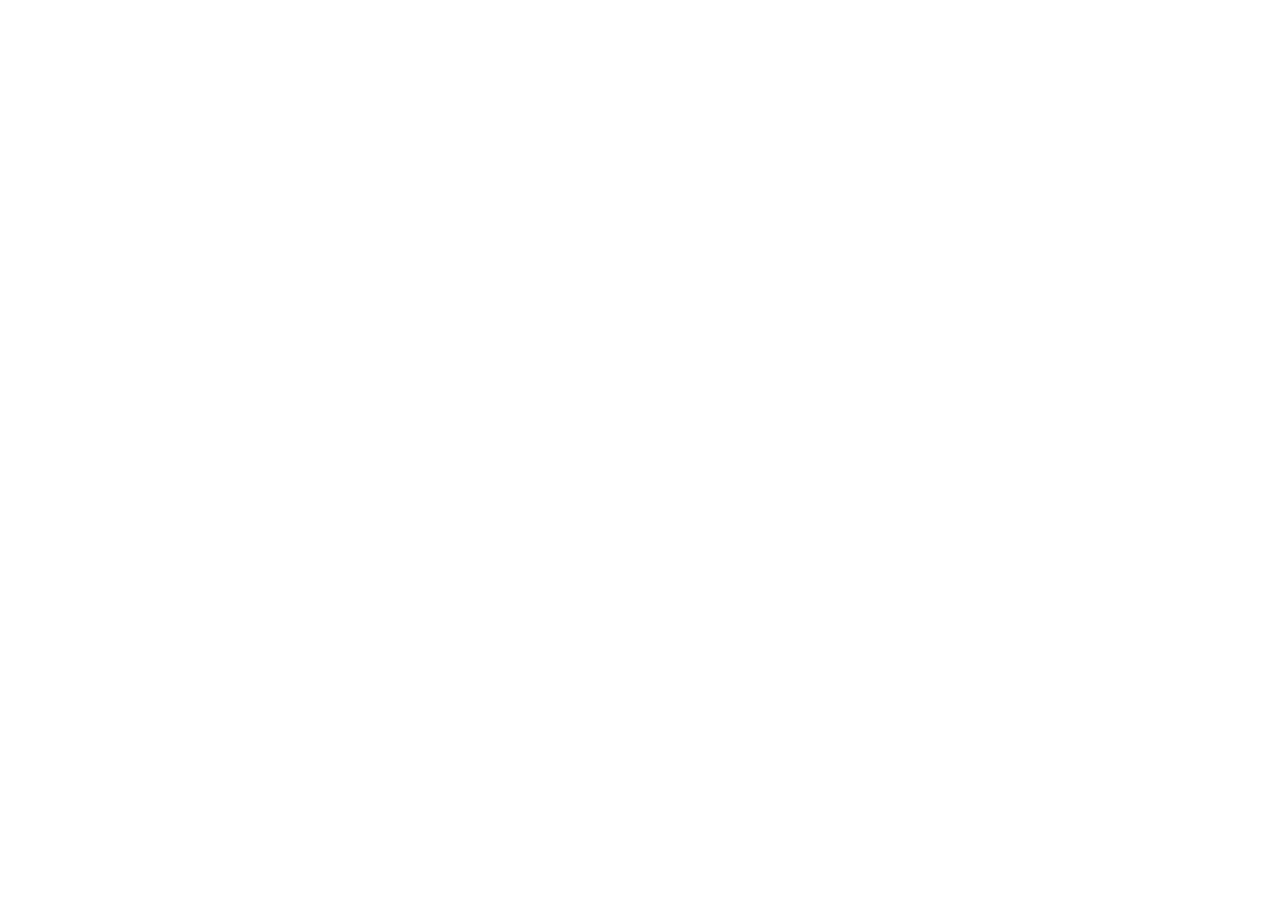
==== index.html @ 8c87fbba "Create simple landing page" ====
<!DOCTYPE html> 

<html lang="eng"> 

<head> 
	<meta charset="uft-8" /> 
	<title>Simple Live Search Engine</title> 
</head> 
<body> 

	<div id="update"> </div> 

<script src=""></script>
<script src="myscripts.js"></script> 
</body>
</html>
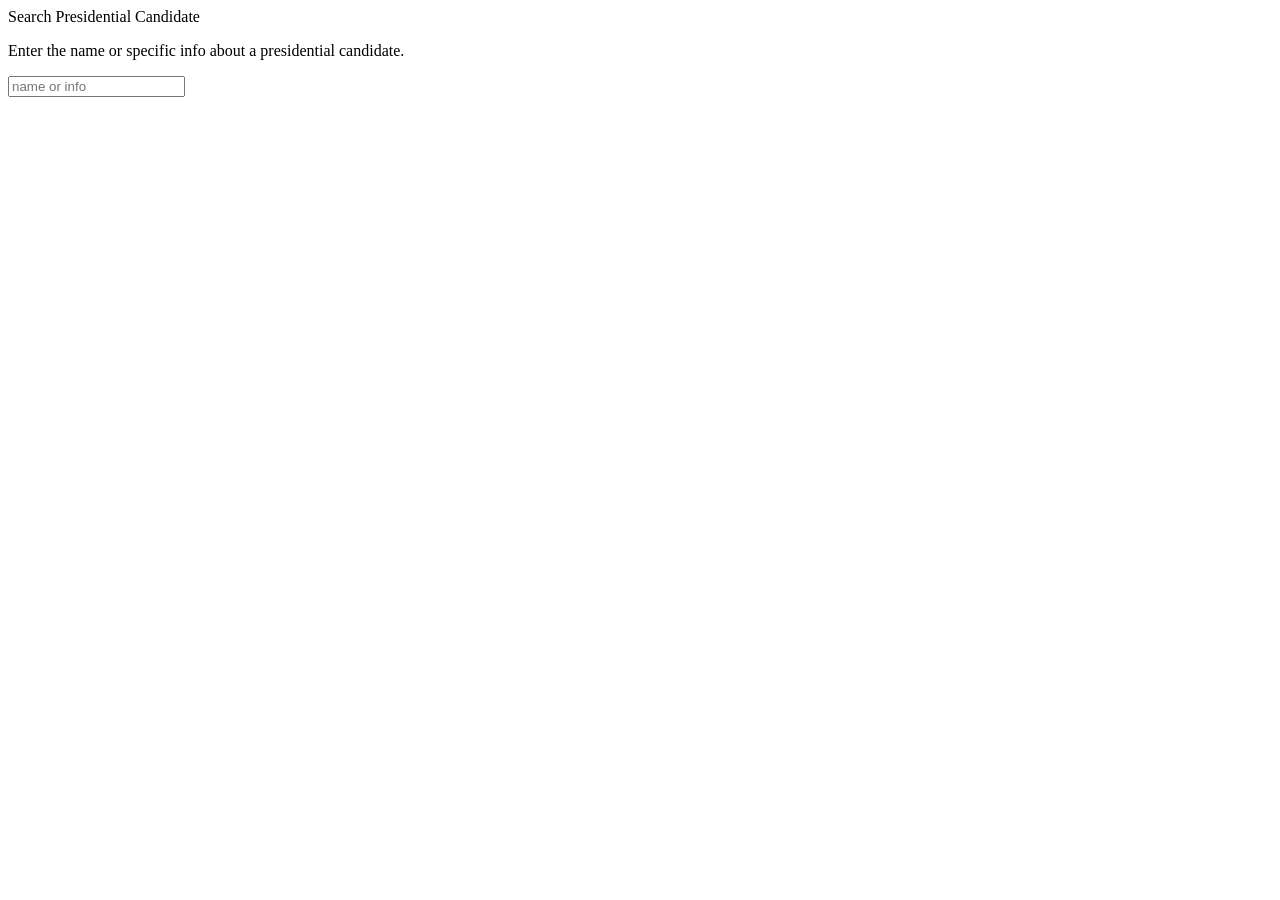
==== commit 9a4a6452: "Add search area, input field, and update area" ====
--- a/index.html
+++ b/index.html
@@ -5,10 +5,16 @@
 <head> 
 	<meta charset="uft-8" /> 
 	<title>Simple Live Search Engine</title> 
+	<link rel="stylesheet" href="mystyle.css" /> 
 </head> 
 <body> 
 
-	<div id="update"> </div> 
+<div id="searcharea"> 
+	<label for="search">Search Presidential Candidate</label>
+	<p>Enter the name or specific info about a presidential candidate.</p>
+	<input type="search" name="search" id="search" placeholder="name or info"/>
+</div>
+<div id="update"> </div> 
 
 <script src=""></script>
 <script src="myscripts.js"></script> 
--- a/mystyle.css
+++ b/mystyle.css
@@ -0,0 +1 @@
+// My CSS 
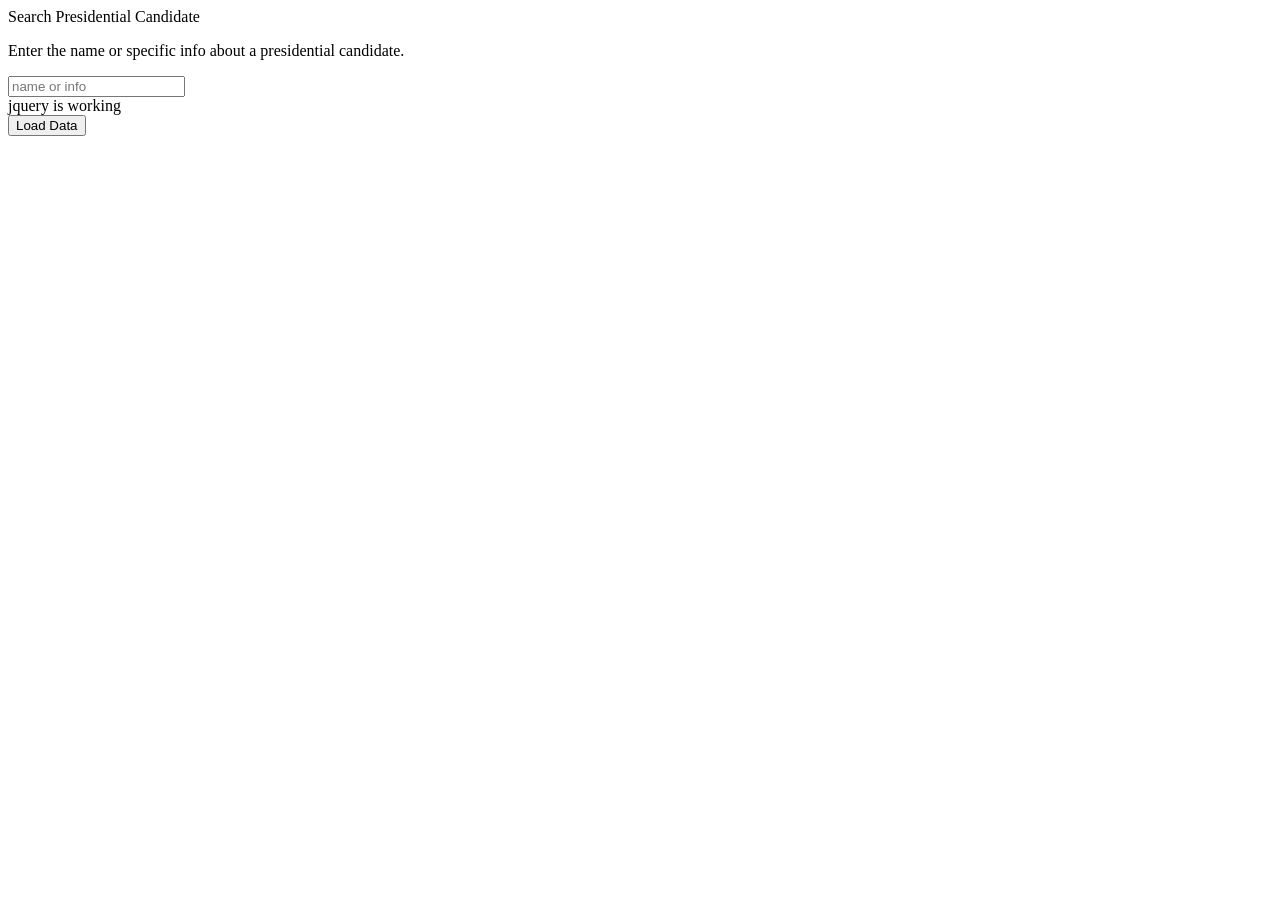
==== commit 654a2c14: "Fix amateur typos" ====
--- a/index.html
+++ b/index.html
@@ -3,7 +3,7 @@
 <html lang="eng"> 
 
 <head> 
-	<meta charset="uft-8" /> 
+	<meta charset="UTF-8" /> 
 	<title>Simple Live Search Engine</title> 
 	<link rel="stylesheet" href="mystyle.css" /> 
 </head> 
@@ -14,9 +14,11 @@
 	<p>Enter the name or specific info about a presidential candidate.</p>
 	<input type="search" name="search" id="search" placeholder="name or info"/>
 </div>
+
 <div id="update"> </div> 
+<input type="button" id="mybutton" value="Load Data" /> 
 
-<script src=""></script>
+<script src="https://ajax.googleapis.com/ajax/libs/jquery/2.2.0/jquery.min.js"></script>
 <script src="myscripts.js"></script> 
 </body>
 </html> 
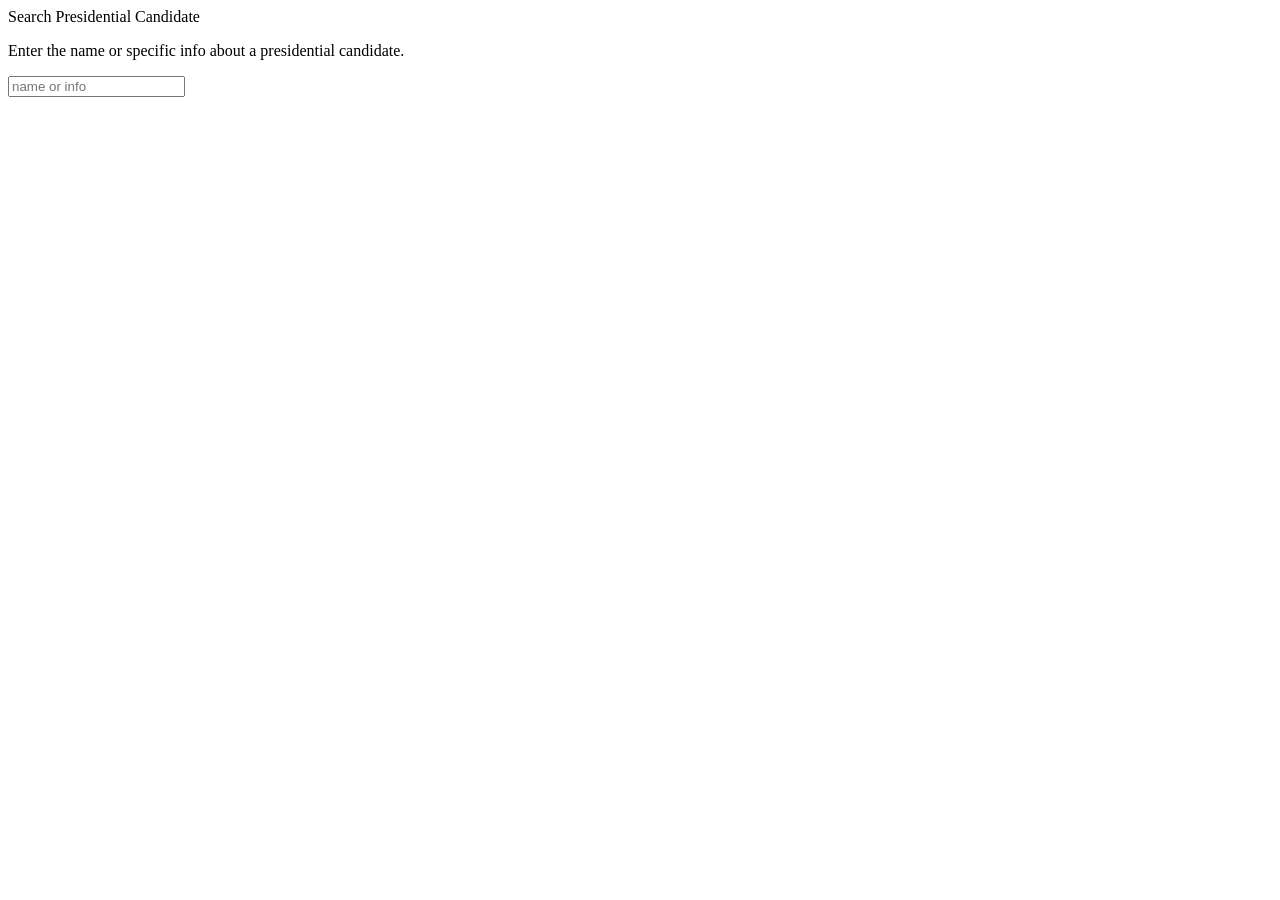
==== commit 6cf6d03f: "Complete and test live search. Success." ====
--- a/index.html
+++ b/index.html
@@ -16,7 +16,6 @@
 </div>
 
 <div id="update"> </div> 
-<input type="button" id="mybutton" value="Load Data" /> 
 
 <script src="https://ajax.googleapis.com/ajax/libs/jquery/2.2.0/jquery.min.js"></script>
 <script src="myscripts.js"></script> 
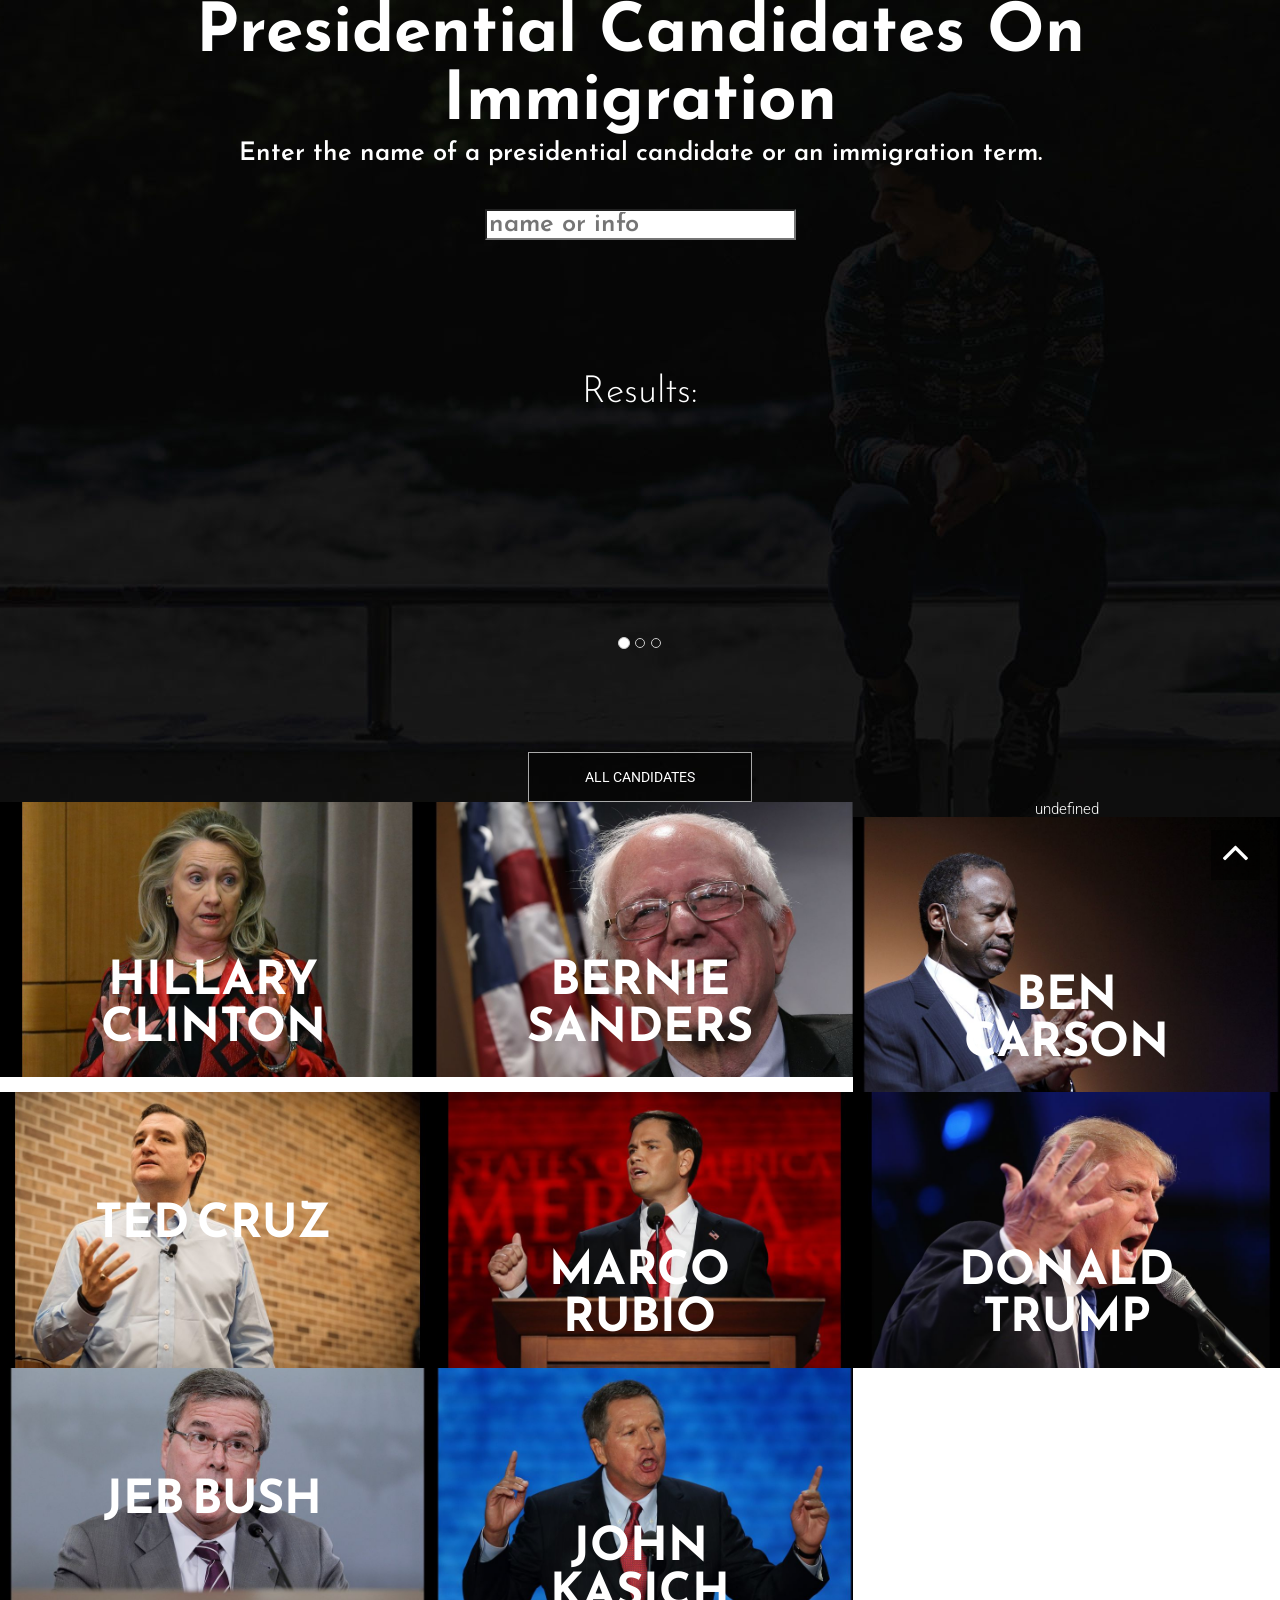
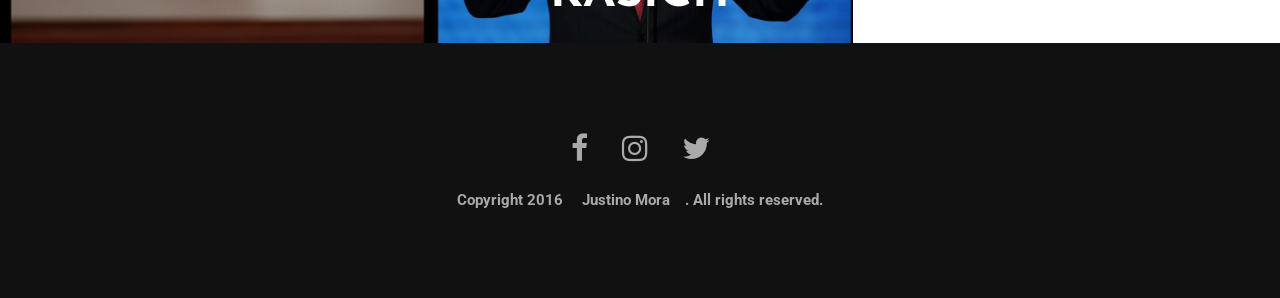
==== commit a63376a3: "Improved UI using bootstrap, testimonials section needs to be fixed" ====
--- a/index.html
+++ b/index.html
@@ -1,23 +1,190 @@
-<!DOCTYPE html> 
+<!DOCTYPE html>
+<html lang="en">
+<head>
+<meta charset="UTF-8" />
+<meta http-equiv="Content-Type" content="text/html; charset=utf-8" />
+<meta name="viewport" content="width=device-width, initial-scale=1, maximum-scale=1, user-scalable=no">
+<title>Push4Reform: Presidential Candidates on Immigration</title>
 
-<html lang="eng"> 
+<!-- Google fonts -->
+<link href='http://fonts.googleapis.com/css?family=Roboto:400,300,700' rel='stylesheet' type='text/css'>
+<link href='http://fonts.googleapis.com/css?family=Josefin+Sans:600' rel='stylesheet' type='text/css'>
 
-<head> 
-	<meta charset="UTF-8" /> 
-	<title>Simple Live Search Engine</title> 
-	<link rel="stylesheet" href="mystyle.css" /> 
-</head> 
-<body> 
+<!-- font awesome -->
+<link href="//maxcdn.bootstrapcdn.com/font-awesome/4.2.0/css/font-awesome.min.css" rel="stylesheet">
 
-<div id="searcharea"> 
-	<label for="search">Search Presidential Candidate</label>
-	<p>Enter the name or specific info about a presidential candidate.</p>
-	<input type="search" name="search" id="search" placeholder="name or info"/>
+<!-- bootstrap -->
+<link rel="stylesheet" href="assets/bootstrap/css/bootstrap.min.css" />
+
+<!-- animate.css -->
+<link rel="stylesheet" href="assets/animate/animate.css" />
+<link rel="stylesheet" href="assets/animate/set.css" />
+
+<!-- gallery -->
+<link rel="stylesheet" href="assets/gallery/blueimp-gallery.min.css">
+
+<!-- favicon -->
+<link rel="shortcut icon" href="images/favicon.jpg" type="image/x-icon">
+<link rel="icon" href="images/favicon.jpg" type="image/x-icon">
+
+
+<link rel="stylesheet" href="assets/style.css">
+
+<!-- my styles --> 
+<link rel="stylesheet" href="mystyle.css">
+</head>
+
+<body>
+
+
+<div id="home">
+<!-- Slider Starts -->
+
+
+<div class="banner">
+          
+          <div >  <!--class="caption" --> 
+            <div class="caption-wrapper"> <!--  --> 
+              <div class="caption-info">     <!-- -->          
+              
+
+              <div id="searchArea"> 
+			    <h1 class="animated bounceInUp"><label for="search">Presidential Candidates on Immigration</label></h1>
+			    <p class="animated bounceInLeft">Enter the name of a presidential candidate or an immigration term.</p>
+			    <div class="animated bounceInUp"> <p><input type="search" name="search" id="search" placeholder="name or info"/></p></div>
+
+
+
+
+<!-- WORK ON THIS to display search results --> 			    	
+
+
+<div id="testimonials" class="container spacer ">
+	<h2 class="text-center  wowload fadeInUp">Results: </h2>
+  <div class="clearfix">    
+    <div class="col-sm-6 col-sm-offset-3">
+
+
+    
+    
+
+		    <div id="carousel-testimonials" class="carousel slide testimonails  wowload fadeInRight" data-ride="carousel">
+		    
+
+		    <div class="carousel-inner">  
+
+
+			     <div id="update"> <!-- DIV UPDATE --> 
+
+
+			     
+
+				</div> <!-- DIV UPDATE --> 
+
+		  	</div>
+
+		   <!-- Indicators -->
+		   	<ol class="carousel-indicators">
+		    <li data-target="#carousel-testimonials" data-slide-to="0" class="active"></li>
+		    <li data-target="#carousel-testimonials" data-slide-to="1"></li>
+		    <li data-target="#carousel-testimonials" data-slide-to="2"></li>
+		  	</ol>
+		  	<!-- Indicators -->
+		  </div>
+
+	
+
+  	
+
+    </div>
+  </div>
+
+
+
 </div>
 
-<div id="update"> </div> 
 
-<script src="https://ajax.googleapis.com/ajax/libs/jquery/2.2.0/jquery.min.js"></script>
+<!-- WORK ON THE ABOVE to display search results --> 
+
+
+
+
+
+
+
+				<div class="animated bounceInDown"><a href="#works" class="btn btn-default explore">All Candidates</a></div>
+			</div>
+              </div>
+            </div>
+          </div>
+</div>
+
+
+<!-- #Slider Ends -->
+</div>
+
+
+<!-- works -->
+<div id="works"  class=" clearfix grid"> 
+	
+     
+</div>
+<!-- works ends -->
+
+<!-- Team Members area start--> 
+
+<!-- Team Members area end --> 
+
+<!-- Footer Starts -->
+<div class="footer text-center spacer">
+<p class="wowload flipInX"><a target="_blank" href="https://www.facebook.com/justino.mora1"><i class="fa fa-facebook fa-2x"></i></a> <a target="_blank" href="http://www.instagram.com/jmora1/"><i class="fa fa-instagram fa-2x"></i></a> <a target="_blank" href="http://www.twitter.com/JustinoMora1"><i class="fa fa-twitter fa-2x"></i></a> </p>
+<strong>Copyright 2016 <a target="_blank" href="http://www.twitter.com/JustinoMora1">Justino Mora</a>. All rights reserved.</strong>
+</div>
+<!-- # Footer Ends -->
+<a href="#home" class="gototop "><i class="fa fa-angle-up  fa-3x"></i></a>
+
+
+
+
+
+<!-- The Bootstrap Image Gallery lightbox, should be a child element of the document body -->
+<div id="blueimp-gallery" class="blueimp-gallery blueimp-gallery-controls">
+    <!-- The container for the modal slides -->
+    <div class="slides"></div>
+    <!-- Controls for the borderless lightbox -->
+    <h3 class="title">Title</h3>
+    <a class="prev">‹</a>
+    <a class="next">›</a>
+    <a class="close">×</a>
+    <!-- The modal dialog, which will be used to wrap the lightbox content -->    
+</div>
+
+
+
+<!-- jquery -->
+<script src="assets/jquery.js"></script>
+
+<!-- wow script -->
+<script src="assets/wow/wow.min.js"></script>
+
+<!-- My Scripts --> 
 <script src="myscripts.js"></script> 
+
+<!-- boostrap -->
+<script src="assets/bootstrap/js/bootstrap.js" type="text/javascript" ></script>
+
+<!-- jquery mobile -->
+<script src="assets/mobile/touchSwipe.min.js"></script>
+<script src="assets/respond/respond.js"></script>
+
+<!-- gallery -->
+<script src="assets/gallery/jquery.blueimp-gallery.min.js"></script>
+
+
+
+
+<!-- custom script -->
+<script src="assets/script.js"></script>
+
 </body>
-</html> 
+</html>
--- a/assets/animate/set.css
+++ b/assets/animate/set.css
@@ -0,0 +1,1139 @@
+.grid {
+	position: relative;
+	margin: 0 auto;
+	list-style: none;
+	text-align: center;
+}
+
+/* Common style */
+.grid figure {
+	position: relative;
+	float: left;
+	overflow: hidden;
+	margin: 0;	/*change here for spacing*/	
+	width: 33.333333333%;
+	text-align: center;
+	cursor: pointer;
+}
+
+.grid figure img {
+	position: relative;
+	display: block;
+	max-width: 102%;
+	opacity: 1;
+}
+
+.grid figure figcaption {
+	padding: 2em;
+	color: #fff;
+	text-transform: uppercase;
+	font-size: 1.25em;
+	-webkit-backface-visibility: hidden;
+	backface-visibility: hidden;
+}
+
+.grid figure figcaption::before,
+.grid figure figcaption::after {
+	pointer-events: none;
+}
+
+.grid figure figcaption,
+.grid figure figcaption > a {
+	position: absolute;
+	top: 0;
+	left: 0;
+	width: 100%;
+	height: 100%;
+}
+
+/* Anchor will cover the whole item by default */
+/* For some effects it will show as a button */
+.grid figure figcaption > a {
+	z-index: 1000;
+	text-indent: 200%;
+	white-space: nowrap;
+	font-size: 0;
+	opacity: 0;
+}
+
+.grid figure h2 {
+	word-spacing: -0.15em;
+	font-weight: 700;
+}
+
+.grid figure h2,
+.grid figure p {
+	margin: 0;
+}
+
+.grid figure p {
+	letter-spacing: 1px;
+	font-size: 68.5%;
+}
+
+/* Individual effects */
+
+/*---------------*/
+/***** Lily *****/
+/*---------------*/
+
+figure.effect-lily img {
+	max-width: none;
+	width: -webkit-calc(100% + 50px);
+	width: calc(100% + 50px);
+	opacity: 0.7;
+	-webkit-transition: opacity 0.35s, -webkit-transform 0.35s;
+	transition: opacity 0.35s, transform 0.35s;
+	-webkit-transform: translate3d(-40px,0, 0);
+	transform: translate3d(-40px,0,0);
+}
+
+figure.effect-lily figcaption {
+	text-align: left;
+}
+
+figure.effect-lily figcaption > div {
+	position: absolute;
+	bottom: 0;
+	left: 0;
+	padding: 2em;
+	width: 100%;
+	height: 50%;
+}
+
+figure.effect-lily h2,
+figure.effect-lily p {
+	-webkit-transform: translate3d(0,40px,0);
+	transform: translate3d(0,40px,0);
+}
+
+figure.effect-lily h2 {
+	-webkit-transition: -webkit-transform 0.35s;
+	transition: transform 0.35s;
+}
+
+figure.effect-lily p {
+	color: rgba(255,255,255,0.8);
+	opacity: 0;
+	-webkit-transition: opacity 0.2s, -webkit-transform 0.35s;
+	transition: opacity 0.2s, transform 0.35s;
+}
+
+figure.effect-lily:hover img,
+figure.effect-lily:hover p {
+	opacity: 1;
+}
+
+figure.effect-lily:hover img,
+figure.effect-lily:hover h2,
+figure.effect-lily:hover p {
+	-webkit-transform: translate3d(0,0,0);
+	transform: translate3d(0,0,0);
+}
+
+figure.effect-lily:hover p {
+	-webkit-transition-delay: 0.05s;
+	transition-delay: 0.05s;
+	-webkit-transition-duration: 0.35s;
+	transition-duration: 0.35s;
+}
+
+/*---------------*/
+/***** Sadie *****/
+/*---------------*/
+
+figure.effect-sadie figcaption::before {
+	position: absolute;
+	top: 0;
+	left: 0;
+	width: 100%;
+	height: 100%;
+	background: -webkit-linear-gradient(top, rgba(72,76,97,0) 0%, rgba(72,76,97,0.8) 75%);
+	background: linear-gradient(to bottom, rgba(72,76,97,0) 0%, rgba(72,76,97,0.8) 75%);
+	content: '';
+	opacity: 0;
+	-webkit-transform: translate3d(0,50%,0);
+	transform: translate3d(0,50%,0);
+}
+
+figure.effect-sadie h2 {
+	position: absolute;
+	top: 50%;
+	left: 0;
+	width: 100%;
+	color: #484c61;
+	-webkit-transition: -webkit-transform 0.35s, color 0.35s;
+	transition: transform 0.35s, color 0.35s;
+	-webkit-transform: translate3d(0,-50%,0);
+	transform: translate3d(0,-50%,0);
+}
+
+figure.effect-sadie figcaption::before,
+figure.effect-sadie p {
+	-webkit-transition: opacity 0.35s, -webkit-transform 0.35s;
+	transition: opacity 0.35s, transform 0.35s;
+}
+
+figure.effect-sadie p {
+	position: absolute;
+	bottom: 0;
+	left: 0;
+	padding: 2em;
+	width: 100%;
+	opacity: 0;
+	-webkit-transform: translate3d(0,10px,0);
+	transform: translate3d(0,10px,0);
+}
+
+figure.effect-sadie:hover h2 {
+	color: #fff;
+	-webkit-transform: translate3d(0,-50%,0) translate3d(0,-40px,0);
+	transform: translate3d(0,-50%,0) translate3d(0,-40px,0);
+}
+
+figure.effect-sadie:hover figcaption::before ,
+figure.effect-sadie:hover p {
+	opacity: 1;
+	-webkit-transform: translate3d(0,0,0);
+	transform: translate3d(0,0,0);
+}
+
+/*---------------*/
+/***** Roxy *****/
+/*---------------*/
+
+figure.effect-roxy {
+	background: -webkit-linear-gradient(45deg, #ff89e9 0%, #05abe0 100%);
+	background: linear-gradient(45deg, #ff89e9 0%,#05abe0 100%);
+}
+
+figure.effect-roxy img {
+	max-width: none;
+	width: -webkit-calc(100% + 60px);
+	width: calc(100% + 60px);
+	-webkit-transition: opacity 0.35s, -webkit-transform 0.35s;
+	transition: opacity 0.35s, transform 0.35s;
+	-webkit-transform: translate3d(-50px,0,0);
+	transform: translate3d(-50px,0,0);
+}
+
+figure.effect-roxy figcaption::before {
+	position: absolute;
+	top: 30px;
+	right: 30px;
+	bottom: 30px;
+	left: 30px;
+	border: 1px solid #fff;
+	content: '';
+	opacity: 0;
+	-webkit-transition: opacity 0.35s, -webkit-transform 0.35s;
+	transition: opacity 0.35s, transform 0.35s;
+	-webkit-transform: translate3d(-20px,0,0);
+	transform: translate3d(-20px,0,0);
+}
+
+figure.effect-roxy figcaption {
+	padding: 3em;
+	text-align: left;
+}
+
+figure.effect-roxy h2 {
+	padding: 30% 0 10px 0;
+}
+
+figure.effect-roxy p {
+	opacity: 0;
+	-webkit-transition: opacity 0.35s, -webkit-transform 0.35s;
+	transition: opacity 0.35s, transform 0.35s;
+	-webkit-transform: translate3d(-10px,0,0);
+	transform: translate3d(-10px,0,0);
+}
+
+figure.effect-roxy:hover img {
+	opacity: 0.7;
+	-webkit-transform: translate3d(0,0,0);
+	transform: translate3d(0,0,0);
+}
+
+figure.effect-roxy:hover figcaption::before,
+figure.effect-roxy:hover p {
+	opacity: 1;
+	-webkit-transform: translate3d(0,0,0);
+	transform: translate3d(0,0,0);
+}
+
+/*---------------*/
+/***** Bubba *****/
+/*---------------*/
+
+figure.effect-bubba {
+	background: #9e5406;
+}
+
+figure.effect-bubba img {
+	opacity: 0.7;
+	-webkit-transition: opacity 0.35s;
+	transition: opacity 0.35s;
+}
+
+figure.effect-bubba:hover img {
+	opacity: 0.4;
+}
+
+figure.effect-bubba figcaption::before,
+figure.effect-bubba figcaption::after {
+	position: absolute;
+	top: 30px;
+	right: 30px;
+	bottom: 30px;
+	left: 30px;
+	content: '';
+	opacity: 0;
+	-webkit-transition: opacity 0.35s, -webkit-transform 0.35s;
+	transition: opacity 0.35s, transform 0.35s;
+}
+
+figure.effect-bubba figcaption::before {
+	border-top: 1px solid #fff;
+	border-bottom: 1px solid #fff;
+	-webkit-transform: scale(0,1);
+	transform: scale(0,1);
+}
+
+figure.effect-bubba figcaption::after {
+	border-right: 1px solid #fff;
+	border-left: 1px solid #fff;
+	-webkit-transform: scale(1,0);
+	transform: scale(1,0);
+}
+
+figure.effect-bubba h2 {
+	padding-top: 30%;
+	-webkit-transition: -webkit-transform 0.35s;
+	transition: transform 0.35s;
+	-webkit-transform: translate3d(0,-20px,0);
+	transform: translate3d(0,-20px,0);
+}
+
+figure.effect-bubba p {
+	padding: 20px 2.5em;
+	opacity: 0;
+	-webkit-transition: opacity 0.35s, -webkit-transform 0.35s;
+	transition: opacity 0.35s, transform 0.35s;
+	-webkit-transform: translate3d(0,20px,0);
+	transform: translate3d(0,20px,0);
+}
+
+figure.effect-bubba:hover figcaption::before,
+figure.effect-bubba:hover figcaption::after {
+	opacity: 1;
+	-webkit-transform: scale(1);
+	transform: scale(1);
+}
+
+figure.effect-bubba:hover h2,
+figure.effect-bubba:hover p {
+	opacity: 1;
+	-webkit-transform: translate3d(0,0,0);
+	transform: translate3d(0,0,0);
+}
+
+/*---------------*/
+/***** Romeo *****/
+/*---------------*/
+
+figure.effect-romeo {
+	-webkit-perspective: 1000px;
+	perspective: 1000px;
+}
+
+figure.effect-romeo img {
+	-webkit-transition: opacity 0.35s, -webkit-transform 0.35s;
+	transition: opacity 0.35s, transform 0.35s;
+	-webkit-transform: translate3d(0,0,300px);
+	transform: translate3d(0,0,300px);
+}
+
+figure.effect-romeo:hover img {
+	opacity: 0.6;
+	-webkit-transform: translate3d(0,0,0);
+	transform: translate3d(0,0,0);
+}
+
+figure.effect-romeo figcaption::before,
+figure.effect-romeo figcaption::after {
+	position: absolute;
+	top: 50%;
+	left: 50%;
+	width: 80%;
+	height: 1px;
+	background: #fff;
+	content: '';
+	-webkit-transition: opacity 0.35s, -webkit-transform 0.35s;
+	transition: opacity 0.35s, transform 0.35s;
+	-webkit-transform: translate3d(-50%,-50%,0);
+	transform: translate3d(-50%,-50%,0);
+}
+
+figure.effect-romeo:hover figcaption::before {
+	opacity: 0.5;
+	-webkit-transform: translate3d(-50%,-50%,0) rotate(45deg);
+	transform: translate3d(-50%,-50%,0) rotate(45deg);
+}
+
+figure.effect-romeo:hover figcaption::after {
+	opacity: 0.5;
+	-webkit-transform: translate3d(-50%,-50%,0) rotate(-45deg);
+	transform: translate3d(-50%,-50%,0) rotate(-45deg);
+}
+
+figure.effect-romeo h2,
+figure.effect-romeo p {
+	position: absolute;
+	top: 50%;
+	left: 0;
+	width: 100%;
+	-webkit-transition: -webkit-transform 0.35s;
+	transition: transform 0.35s;
+}
+
+figure.effect-romeo h2 {
+	-webkit-transform: translate3d(0,-50%,0) translate3d(0,-150%,0);
+	transform: translate3d(0,-50%,0) translate3d(0,-150%,0);
+}
+
+figure.effect-romeo p {
+	padding: 0.25em 2em;
+	-webkit-transform: translate3d(0,-50%,0) translate3d(0,150%,0);
+	transform: translate3d(0,-50%,0) translate3d(0,150%,0);
+}
+
+figure.effect-romeo:hover h2 {
+	-webkit-transform: translate3d(0,-50%,0) translate3d(0,-100%,0);
+	transform: translate3d(0,-50%,0) translate3d(0,-100%,0);
+}
+
+figure.effect-romeo:hover p {
+	-webkit-transform: translate3d(0,-50%,0) translate3d(0,100%,0);
+	transform: translate3d(0,-50%,0) translate3d(0,100%,0);
+}
+
+/*---------------*/
+/***** Layla *****/
+/*---------------*/
+
+figure.effect-layla {
+	background: #18a367;
+}
+
+figure.effect-layla img {
+	height: 390px;
+}
+
+figure.effect-layla figcaption {
+	padding: 3em;
+}
+
+figure.effect-layla figcaption::before,
+figure.effect-layla figcaption::after {
+	position: absolute;
+	content: '';
+	opacity: 0;
+}
+
+figure.effect-layla figcaption::before {
+	top: 50px;
+	right: 30px;
+	bottom: 50px;
+	left: 30px;
+	border-top: 1px solid #fff;
+	border-bottom: 1px solid #fff;
+	-webkit-transform: scale(0,1);
+	transform: scale(0,1);
+	-webkit-transform-origin: 0 0;
+	transform-origin: 0 0;
+}
+
+figure.effect-layla figcaption::after {
+	top: 30px;
+	right: 50px;
+	bottom: 30px;
+	left: 50px;
+	border-right: 1px solid #fff;
+	border-left: 1px solid #fff;
+	-webkit-transform: scale(1,0);
+	transform: scale(1,0);
+	-webkit-transform-origin: 100% 0;
+	transform-origin: 100% 0;
+}
+
+figure.effect-layla h2 {
+	padding-top: 26%;
+	-webkit-transition: -webkit-transform 0.35s;
+	transition: transform 0.35s;
+}
+
+figure.effect-layla p {
+	padding: 0.5em 2em;
+	text-transform: none;
+	opacity: 0;
+	-webkit-transform: translate3d(0,-10px,0);
+	transform: translate3d(0,-10px,0);
+}
+
+figure.effect-layla img,
+figure.effect-layla h2 {
+	-webkit-transform: translate3d(0,-30px,0);
+	transform: translate3d(0,-30px,0);
+}
+
+figure.effect-layla img,
+figure.effect-layla figcaption::before,
+figure.effect-layla figcaption::after,
+figure.effect-layla p {
+	-webkit-transition: opacity 0.35s, -webkit-transform 0.35s;
+	transition: opacity 0.35s, transform 0.35s;
+}
+
+figure.effect-layla:hover img {
+	opacity: 0.7;
+	-webkit-transform: translate3d(0,0,0);
+	transform: translate3d(0,0,0);
+}
+
+figure.effect-layla:hover figcaption::before,
+figure.effect-layla:hover figcaption::after {
+	opacity: 1;
+	-webkit-transform: scale(1);
+	transform: scale(1);
+}
+
+figure.effect-layla:hover h2,
+figure.effect-layla:hover p {
+	opacity: 1;
+	-webkit-transform: translate3d(0,0,0);
+	transform: translate3d(0,0,0);
+}
+
+figure.effect-layla:hover figcaption::after,
+figure.effect-layla:hover h2,
+figure.effect-layla:hover p,
+figure.effect-layla:hover img {
+	-webkit-transition-delay: 0.15s;
+	transition-delay: 0.15s;
+}
+
+/*---------------*/
+/***** Honey *****/
+/*---------------*/
+
+figure.effect-honey {
+	background: #4a3753;
+}
+
+figure.effect-honey img {
+	opacity: 0.9;
+	-webkit-transition: opacity 0.35s;
+	transition: opacity 0.35s;
+}
+
+figure.effect-honey:hover img {
+	opacity: 0.5;
+}
+
+figure.effect-honey figcaption::before {
+	position: absolute;
+	bottom: 0;
+	left: 0;
+	width: 100%;
+	height: 10px;
+	background: #fff;
+	content: '';
+	-webkit-transform: translate3d(0,10px,0);
+	transform: translate3d(0,10px,0);
+}
+
+figure.effect-honey h2 {
+	position: absolute;
+	bottom: 0;
+	left: 0;
+	padding: 1em 1.5em;
+	width: 100%;
+	text-align: left;
+	-webkit-transform: translate3d(0,-30px,0);
+	transform: translate3d(0,-30px,0);
+}
+
+figure.effect-honey h2 i {
+	font-style: normal;
+	opacity: 0;
+	-webkit-transition: opacity 0.35s, -webkit-transform 0.35s;
+	transition: opacity 0.35s, transform 0.35s;
+	-webkit-transform: translate3d(0,-30px,0);
+	transform: translate3d(0,-30px,0);
+}
+
+figure.effect-honey figcaption::before,
+figure.effect-honey h2 {
+	-webkit-transition: -webkit-transform 0.35s;
+	transition: transform 0.35s;
+}
+
+figure.effect-honey:hover figcaption::before,
+figure.effect-honey:hover h2,
+figure.effect-honey:hover h2 i {
+	opacity: 1;
+	-webkit-transform: translate3d(0,0,0);
+	transform: translate3d(0,0,0);
+}
+
+/*---------------*/
+/***** Oscar *****/
+/*---------------*/
+
+figure.effect-oscar {
+/*	background: -webkit-linear-gradient(45deg, #22682a 0%, #9b4a1b 40%, #3a342a 100%);
+	background: linear-gradient(45deg, #22682a 0%,#9b4a1b 40%,#3a342a 100%);*/
+}
+
+/*figure.effect-oscar img {
+	opacity: 0.9;
+	-webkit-transition: opacity 0.35s;
+	transition: opacity 0.35s;
+}
+*/
+figure.effect-oscar figcaption {
+	padding: 15%;
+/*	background-color: rgba(58,52,42,0.7);
+	-webkit-transition: background-color 0.35s;
+	transition: background-color 0.35s;*/
+}
+
+figure.effect-oscar figcaption::before {
+	position: absolute;
+	top: 30px;
+	right: 30px;
+	bottom: 30px;
+	left: 30px;
+	border: 1px solid #fff;
+	content: '';
+}
+
+figure.effect-oscar h2 {
+	margin: 0;
+	line-height: 1em;
+	-webkit-transition: -webkit-transform 0.35s;
+	transition: transform 0.35s;
+	-webkit-transform: translate3d(0,100%,0);
+	transform: translate3d(0,100%,0);
+}
+
+figure.effect-oscar figcaption::before,
+figure.effect-oscar p {
+	opacity: 0;
+	-webkit-transition: opacity 0.35s, -webkit-transform 0.35s;
+	transition: opacity 0.35s, transform 0.35s;
+	-webkit-transform: scale(0);
+	transform: scale(0);
+}
+
+figure.effect-oscar:hover h2 {
+	-webkit-transform: translate3d(0,0,0);
+	transform: translate3d(0,0,0);
+}
+
+figure.effect-oscar:hover figcaption::before,
+figure.effect-oscar:hover p {
+	opacity: 1;
+	-webkit-transform: scale(1);
+	transform: scale(1);
+}
+
+figure.effect-oscar:hover figcaption {
+	background-color: rgba(0,0,0,0.8);
+}
+
+figure.effect-oscar:hover img {
+	opacity: 0.4;
+}
+
+/*---------------*/
+/***** Marley *****/
+/*---------------*/
+
+figure.effect-marley figcaption {
+	text-align: right;
+}
+
+figure.effect-marley h2,
+figure.effect-marley p {
+	position: absolute;
+	right: 30px;
+	left: 30px;
+	padding: 10px 0;
+}
+
+
+figure.effect-marley p {
+	bottom: 30px;
+	line-height: 1.5;
+	-webkit-transform: translate3d(0,100%,0);
+	transform: translate3d(0,100%,0);
+}
+
+figure.effect-marley h2 {
+	top: 30px;
+	-webkit-transition: -webkit-transform 0.35s;
+	transition: transform 0.35s;
+	-webkit-transform: translate3d(0,20px,0);
+	transform: translate3d(0,20px,0);
+}
+
+figure.effect-marley:hover h2 {
+	-webkit-transform: translate3d(0,0,0);
+	transform: translate3d(0,0,0);
+}
+
+figure.effect-marley h2::after {
+	position: absolute;
+	top: 100%;
+	left: 0;
+	width: 100%;
+	height: 4px;
+	background: #fff;
+	content: '';
+	-webkit-transform: translate3d(0,40px,0);
+	transform: translate3d(0,40px,0);
+}
+
+figure.effect-marley h2::after,
+figure.effect-marley p {
+	opacity: 0;
+	-webkit-transition: opacity 0.35s, -webkit-transform 0.35s;
+	transition: opacity 0.35s, transform 0.35s;
+}
+
+figure.effect-marley:hover h2::after,
+figure.effect-marley:hover p {
+	opacity: 1;
+	-webkit-transform: translate3d(0,0,0);
+	transform: translate3d(0,0,0);
+}
+
+/*---------------*/
+/***** Ruby *****/
+/*---------------*/
+
+figure.effect-ruby {
+	background-color: #17819c;
+}
+
+figure.effect-ruby img {
+	opacity: 0.7;
+	-webkit-transition: opacity 0.35s, -webkit-transform 0.35s;
+	transition: opacity 0.35s, transform 0.35s;
+	-webkit-transform: scale(1.15);
+	transform: scale(1.15);
+}
+
+figure.effect-ruby:hover img {
+	opacity: 0.5;
+	-webkit-transform: scale(1);
+	transform: scale(1);
+}
+
+figure.effect-ruby h2 {
+	margin-top: 20%;
+	-webkit-transition: -webkit-transform 0.35s;
+	transition: transform 0.35s;
+	-webkit-transform: translate3d(0,20px,0);
+	transform: translate3d(0,20px,0);
+}
+
+figure.effect-ruby p {
+	margin: 1em 0 0;
+	padding: 3em;
+	border: 1px solid #fff;
+	opacity: 0;
+	-webkit-transition: opacity 0.35s, -webkit-transform 0.35s;
+	transition: opacity 0.35s, transform 0.35s;
+	-webkit-transform: translate3d(0,20px,0) scale(1.1);
+	transform: translate3d(0,20px,0) scale(1.1);
+} 
+
+figure.effect-ruby:hover h2 {
+	-webkit-transform: translate3d(0,0,0);
+	transform: translate3d(0,0,0);
+}
+
+figure.effect-ruby:hover p {
+	opacity: 1;
+	-webkit-transform: translate3d(0,0,0) scale(1);
+	transform: translate3d(0,0,0) scale(1);
+}
+
+/*---------------*/
+/***** Milo *****/
+/*---------------*/
+
+figure.effect-milo {
+	background: #2e5d5a;
+}
+
+figure.effect-milo img {
+	max-width: none;
+	width: -webkit-calc(100% + 60px);
+	width: calc(100% + 60px);
+	opacity: 1;
+	-webkit-transition: opacity 0.35s, -webkit-transform 0.35s;
+	transition: opacity 0.35s, transform 0.35s;
+	-webkit-transform: translate3d(-30px,0,0) scale(1.12);
+	transform: translate3d(-30px,0,0) scale(1.12);
+	-webkit-backface-visibility: hidden;
+	backface-visibility: hidden;
+}
+
+figure.effect-milo:hover img {
+	opacity: 0.5;
+	-webkit-transform: translate3d(0,0,0) scale(1);
+	transform: translate3d(0,0,0) scale(1);
+}
+
+figure.effect-milo h2 {
+	position: absolute;
+	right: 0;
+	bottom: 0;
+	padding: 1em 1.2em;
+}
+
+figure.effect-milo p {
+	padding: 0 10px 0 0;
+	width: 50%;
+	border-right: 1px solid #fff;
+	text-align: right;
+	opacity: 0;
+	-webkit-transition: opacity 0.35s, -webkit-transform 0.35s;
+	transition: opacity 0.35s, transform 0.35s;
+	-webkit-transform: translate3d(-40px,0,0);
+	transform: translate3d(-40px,0,0);
+}
+
+figure.effect-milo:hover p {
+	opacity: 1;
+	-webkit-transform: translate3d(0,0,0);
+	transform: translate3d(0,0,0);
+}
+
+/*---------------*/
+/***** Dexter *****/
+/*---------------*/
+
+figure.effect-dexter {
+	background: -webkit-linear-gradient(top, rgba(37,141,200,1) 0%, rgba(104,60,19,1) 100%);
+	background: linear-gradient(to bottom, rgba(37,141,200,1) 0%,rgba(104,60,19,1) 100%); 
+}
+
+figure.effect-dexter img {
+	-webkit-transition: opacity 0.35s;
+	transition: opacity 0.35s;
+}
+
+figure.effect-dexter:hover img {
+	opacity: 0.4;
+}
+
+figure.effect-dexter figcaption::after {
+	position: absolute;
+	right: 30px;
+	bottom: 30px;
+	left: 30px;
+	height: -webkit-calc(50% - 30px);
+	height: calc(50% - 30px);
+	border: 7px solid #fff;
+	content: '';
+	-webkit-transition: -webkit-transform 0.35s;
+	transition: transform 0.35s;
+	-webkit-transform: translate3d(0,-100%,0);
+	transform: translate3d(0,-100%,0);
+}
+
+figure.effect-dexter:hover figcaption::after {
+	-webkit-transform: translate3d(0,0,0);
+	transform: translate3d(0,0,0);
+}
+
+figure.effect-dexter figcaption {
+	padding: 3em;
+	text-align: left;
+}
+
+figure.effect-dexter p {
+	position: absolute;
+	right: 60px;
+	bottom: 60px;
+	left: 60px;
+	opacity: 0;
+	-webkit-transition: opacity 0.35s, -webkit-transform 0.35s;
+	transition: opacity 0.35s, transform 0.35s;
+	-webkit-transform: translate3d(0,-100px,0);
+	transform: translate3d(0,-100px,0);
+}
+
+figure.effect-dexter:hover p {
+	opacity: 1;
+	-webkit-transform: translate3d(0,0,0);
+	transform: translate3d(0,0,0);
+}
+
+/*---------------*/
+/***** Sarah *****/
+/*---------------*/
+
+figure.effect-sarah {
+	background: #42b078;
+}
+
+figure.effect-sarah img {
+	max-width: none;
+	width: -webkit-calc(100% + 20px);
+	width: calc(100% + 20px);
+	-webkit-transition: opacity 0.35s, -webkit-transform 0.35s;
+	transition: opacity 0.35s, transform 0.35s;
+	-webkit-transform: translate3d(-10px,0,0);
+	transform: translate3d(-10px,0,0);
+	-webkit-backface-visibility: hidden;
+	backface-visibility: hidden;
+}
+
+figure.effect-sarah:hover img {
+	opacity: 0.4;
+	-webkit-transform: translate3d(0,0,0);
+	transform: translate3d(0,0,0);
+}
+
+figure.effect-sarah figcaption {
+	text-align: left;
+}
+
+figure.effect-sarah h2 {
+	position: relative;
+	overflow: hidden;
+	padding: 0.5em 0;
+}
+
+figure.effect-sarah h2::after {
+	position: absolute;
+	bottom: 0;
+	left: 0;
+	width: 100%;
+	height: 3px;
+	background: #fff;
+	content: '';
+	-webkit-transition: -webkit-transform 0.35s;
+	transition: transform 0.35s;
+	-webkit-transform: translate3d(-100%,0,0);
+	transform: translate3d(-100%,0,0);
+}
+
+figure.effect-sarah:hover h2::after {
+	-webkit-transform: translate3d(0,0,0);
+	transform: translate3d(0,0,0);
+}
+
+figure.effect-sarah p {
+	padding: 1em 0;
+	opacity: 0;
+	-webkit-transition: opacity 0.35s, -webkit-transform 0.35s;
+	transition: opacity 0.35s, transform 0.35s;
+	-webkit-transform: translate3d(100%,0,0);
+	transform: translate3d(100%,0,0);
+}
+
+figure.effect-sarah:hover p {
+	opacity: 1;
+	-webkit-transform: translate3d(0,0,0);
+	transform: translate3d(0,0,0);
+}
+
+/*---------------*/
+/***** Zoe *****/
+/*---------------*/
+
+figure.effect-zoe figcaption {
+	top: auto;
+	bottom: 0;
+	padding: 1em;
+	height: 3.75em;
+	background: #fff;
+	color: #3c4a50;
+	-webkit-transition: -webkit-transform 0.35s;
+	transition: transform 0.35s;
+	-webkit-transform: translate3d(0,100%,0);
+	transform: translate3d(0,100%,0);
+}
+
+figure.effect-zoe h2 {
+	float: left;
+}
+
+figure.effect-zoe p.icon-links a {
+	float: right;
+	color: #3c4a50;
+	font-size: 1.4em;
+}
+
+figure.effect-zoe:hover p.icon-links a:hover,
+figure.effect-zoe:hover p.icon-links a:focus {
+	color: #252d31;
+}
+
+figure.effect-zoe p.description {
+	position: absolute;
+	bottom: 8em;
+	padding: 2em;
+	color: #fff;
+	text-transform: none;
+	font-size: 90%;
+	opacity: 0;
+	-webkit-transition: opacity 0.35s;
+	transition: opacity 0.35s;
+	-webkit-backface-visibility: hidden; /* Fix for Chrome 37.0.2062.120 (Mac) */
+}
+
+figure.effect-zoe h2,
+figure.effect-zoe p.icon-links a {
+	-webkit-transition: -webkit-transform 0.35s;
+	transition: transform 0.35s;
+	-webkit-transform: translate3d(0,200%,0);
+	transform: translate3d(0,200%,0);
+}
+
+figure.effect-zoe p.icon-links a span::before {
+	display: inline-block;
+	padding: 8px 10px;
+	font-family: 'feathericons';
+	speak: none;
+	-webkit-font-smoothing: antialiased;
+	-moz-osx-font-smoothing: grayscale;
+}
+
+.icon-eye::before {
+	content: '\e000';
+}
+
+.icon-paper-clip::before {
+	content: '\e001';
+}
+
+.icon-heart::before {
+	content: '\e024';
+}
+
+figure.effect-zoe h2 {
+	display: inline-block;
+}
+
+figure.effect-zoe:hover p.description {
+	opacity: 1;
+}
+
+figure.effect-zoe:hover figcaption,
+figure.effect-zoe:hover h2,
+figure.effect-zoe:hover p.icon-links a {
+	-webkit-transform: translate3d(0,0,0);
+	transform: translate3d(0,0,0);
+}
+
+figure.effect-zoe:hover h2 {
+	-webkit-transition-delay: 0.05s;
+	transition-delay: 0.05s;
+}
+
+figure.effect-zoe:hover p.icon-links a:nth-child(3) {
+	-webkit-transition-delay: 0.1s;
+	transition-delay: 0.1s;
+}
+
+figure.effect-zoe:hover p.icon-links a:nth-child(2) {
+	-webkit-transition-delay: 0.15s;
+	transition-delay: 0.15s;
+}
+
+figure.effect-zoe:hover p.icon-links a:first-child {
+	-webkit-transition-delay: 0.2s;
+	transition-delay: 0.2s;
+}
+
+/*---------------*/
+/***** Chico *****/
+/*---------------*/
+
+figure.effect-chico img {
+	-webkit-transition: opacity 0.35s, -webkit-transform 0.35s;
+	transition: opacity 0.35s, transform 0.35s;
+	-webkit-transform: scale(1.12);
+	transform: scale(1.12);
+}
+
+figure.effect-chico:hover img {
+	opacity: 0.5;
+	-webkit-transform: scale(1);
+	transform: scale(1);
+}
+
+figure.effect-chico figcaption {
+	padding: 3em;	
+}
+
+figure.effect-chico figcaption::before {
+	position: absolute;
+	top: 30px;
+	right: 30px;
+	bottom: 30px;
+	left: 30px;
+	border: 1px solid #fff;
+	content: '';
+	-webkit-transform: scale(1.1);
+	transform: scale(1.1);
+	background: rgba(0,0,0,0.5);
+}
+
+figure.effect-chico figcaption::before,
+figure.effect-chico p {
+	opacity: 0;
+	-webkit-transition: opacity 0.35s, -webkit-transform 0.35s;
+	transition: opacity 0.35s, transform 0.35s;
+}
+
+figure.effect-chico h2 {
+	padding: 20% 0 20px 0;
+}
+
+figure.effect-chico p {
+	margin: 0 auto;
+	max-width: 200px;
+	-webkit-transform: scale(1.5);
+	transform: scale(1.5);
+}
+
+figure.effect-chico:hover figcaption::before,
+figure.effect-chico:hover p {
+	opacity: 1;
+	-webkit-transform: scale(1);
+	transform: scale(1);
+}
+
+@media screen and (max-width: 50em) {
+	.content {
+		padding: 0 10px;
+		text-align: center;
+	}
+	.grid figure {
+		width: 50%;
+	}
+}
+
+
+@media (max-width: 639px) {
+	.grid figure {width: 100%;}
+}
--- a/assets/gallery/blueimp-gallery.min.css
+++ b/assets/gallery/blueimp-gallery.min.css
@@ -0,0 +1 @@
+@charset "UTF-8";.blueimp-gallery,.blueimp-gallery>.slides>.slide>.slide-content{position:absolute;top:0;right:0;bottom:0;left:0;-moz-backface-visibility:hidden}.blueimp-gallery>.slides>.slide>.slide-content{margin:auto;width:auto;height:auto;max-width:100%;max-height:100%;opacity:1}.blueimp-gallery{position:fixed;z-index:999999;overflow:hidden;background:#000;background:rgba(0,0,0,.9);opacity:0;display:none;direction:ltr;-ms-touch-action:none;touch-action:none}.blueimp-gallery-carousel{position:relative;z-index:auto;margin:1em auto;padding-bottom:56.25%;box-shadow:0 0 10px #000;-ms-touch-action:pan-y;touch-action:pan-y}.blueimp-gallery-display{display:block;opacity:1}.blueimp-gallery>.slides{position:relative;height:100%;overflow:hidden}.blueimp-gallery-carousel>.slides{position:absolute}.blueimp-gallery>.slides>.slide{position:relative;float:left;height:100%;text-align:center;-webkit-transition-timing-function:cubic-bezier(0.645,.045,.355,1);-moz-transition-timing-function:cubic-bezier(0.645,.045,.355,1);-ms-transition-timing-function:cubic-bezier(0.645,.045,.355,1);-o-transition-timing-function:cubic-bezier(0.645,.045,.355,1);transition-timing-function:cubic-bezier(0.645,.045,.355,1)}.blueimp-gallery,.blueimp-gallery>.slides>.slide>.slide-content{-webkit-transition:opacity .5s linear;-moz-transition:opacity .5s linear;-ms-transition:opacity .5s linear;-o-transition:opacity .5s linear;transition:opacity .5s linear}.blueimp-gallery>.slides>.slide-loading{background:url(../img/loading.gif) center no-repeat;background-size:64px 64px}.blueimp-gallery>.slides>.slide-loading>.slide-content{opacity:0}.blueimp-gallery>.slides>.slide-error{background:url(../img/error.png) center no-repeat}.blueimp-gallery>.slides>.slide-error>.slide-content{display:none}.blueimp-gallery>.prev,.blueimp-gallery>.next{position:absolute;top:50%;left:15px;width:40px;height:40px;margin-top:-23px;font-family:"Helvetica Neue",Helvetica,Arial,sans-serif;font-size:60px;font-weight:100;line-height:30px;color:#fff;text-decoration:none;text-shadow:0 0 2px #000;text-align:center;background:#222;background:rgba(0,0,0,.5);-webkit-box-sizing:content-box;-moz-box-sizing:content-box;box-sizing:content-box;border:3px solid #fff;-webkit-border-radius:23px;-moz-border-radius:23px;border-radius:23px;opacity:.5;cursor:pointer;display:none}.blueimp-gallery>.next{left:auto;right:15px}.blueimp-gallery>.close,.blueimp-gallery>.title{position:absolute;top:15px;left:15px;margin:0 40px 0 0;font-size:20px;line-height:30px;color:#fff;text-shadow:0 0 2px #000;opacity:.8;display:none}.blueimp-gallery>.close{padding:15px;right:15px;left:auto;margin:-15px;font-size:30px;text-decoration:none;cursor:pointer}.blueimp-gallery>.play-pause{position:absolute;right:15px;bottom:15px;width:15px;height:15px;background:url(../img/play-pause.png) 0 0 no-repeat;cursor:pointer;opacity:.5;display:none}.blueimp-gallery-playing>.play-pause{background-position:-15px 0}.blueimp-gallery>.prev:hover,.blueimp-gallery>.next:hover,.blueimp-gallery>.close:hover,.blueimp-gallery>.title:hover,.blueimp-gallery>.play-pause:hover{color:#fff;opacity:1}.blueimp-gallery-controls>.prev,.blueimp-gallery-controls>.next,.blueimp-gallery-controls>.close,.blueimp-gallery-controls>.title,.blueimp-gallery-controls>.play-pause{display:block;-webkit-transform:translateZ(0);-moz-transform:translateZ(0);-ms-transform:translateZ(0);-o-transform:translateZ(0);transform:translateZ(0)}.blueimp-gallery-single>.prev,.blueimp-gallery-left>.prev,.blueimp-gallery-single>.next,.blueimp-gallery-right>.next,.blueimp-gallery-single>.play-pause{display:none}.blueimp-gallery>.slides>.slide>.slide-content,.blueimp-gallery>.prev,.blueimp-gallery>.next,.blueimp-gallery>.close,.blueimp-gallery>.play-pause{-webkit-user-select:none;-khtml-user-select:none;-moz-user-select:none;-ms-user-select:none;user-select:none}body:last-child .blueimp-gallery>.slides>.slide-error{background-image:url(../img/error.svg)}body:last-child .blueimp-gallery>.play-pause{width:20px;height:20px;background-size:40px 20px;background-image:url(../img/play-pause.svg)}body:last-child .blueimp-gallery-playing>.play-pause{background-position:-20px 0}*+html .blueimp-gallery>.slides>.slide{min-height:300px}*+html .blueimp-gallery>.slides>.slide>.slide-content{position:relative}@charset "UTF-8";.blueimp-gallery>.indicator{position:absolute;top:auto;right:15px;bottom:15px;left:15px;margin:0 40px;padding:0;list-style:none;text-align:center;line-height:10px;display:none}.blueimp-gallery>.indicator>li{display:inline-block;width:9px;height:9px;margin:6px 3px 0;-webkit-box-sizing:content-box;-moz-box-sizing:content-box;box-sizing:content-box;border:1px solid transparent;background:#ccc;background:rgba(255,255,255,.25)center no-repeat;border-radius:5px;box-shadow:0 0 2px #000;opacity:.5;cursor:pointer}.blueimp-gallery>.indicator>li:hover,.blueimp-gallery>.indicator>.active{background-color:#fff;border-color:#fff;opacity:1}.blueimp-gallery-controls>.indicator{display:block;-webkit-transform:translateZ(0);-moz-transform:translateZ(0);-ms-transform:translateZ(0);-o-transform:translateZ(0);transform:translateZ(0)}.blueimp-gallery-single>.indicator{display:none}.blueimp-gallery>.indicator{-webkit-user-select:none;-khtml-user-select:none;-moz-user-select:none;-ms-user-select:none;user-select:none}*+html .blueimp-gallery>.indicator>li{display:inline}@charset "UTF-8";.blueimp-gallery>.slides>.slide>.video-content>img{position:absolute;top:0;right:0;bottom:0;left:0;margin:auto;width:auto;height:auto;max-width:100%;max-height:100%;-moz-backface-visibility:hidden}.blueimp-gallery>.slides>.slide>.video-content>video{position:absolute;top:0;left:0;width:100%;height:100%}.blueimp-gallery>.slides>.slide>.video-content>iframe{position:absolute;top:100%;left:0;width:100%;height:100%;border:none}.blueimp-gallery>.slides>.slide>.video-playing>iframe{top:0}.blueimp-gallery>.slides>.slide>.video-content>a{position:absolute;top:50%;right:0;left:0;margin:-64px auto 0;width:128px;height:128px;background:url(../img/video-play.png) center no-repeat;opacity:.8;cursor:pointer}.blueimp-gallery>.slides>.slide>.video-content>a:hover{opacity:1}.blueimp-gallery>.slides>.slide>.video-playing>a,.blueimp-gallery>.slides>.slide>.video-playing>img{display:none}.blueimp-gallery>.slides>.slide>.video-content>video{display:none}.blueimp-gallery>.slides>.slide>.video-playing>video{display:block}.blueimp-gallery>.slides>.slide>.video-loading>a{background:url(../img/loading.gif) center no-repeat;background-size:64px 64px}body:last-child .blueimp-gallery>.slides>.slide>.video-content:not(.video-loading)>a{background-image:url(../img/video-play.svg)}*+html .blueimp-gallery>.slides>.slide>.video-content{height:100%}*+html .blueimp-gallery>.slides>.slide>.video-content>a{left:50%;margin-left:-64px}
--- a/assets/style.css
+++ b/assets/style.css
@@ -0,0 +1,112 @@
+body {	color:#fff;	font:300 15px/15px Roboto,Arial,Helvetica;background:url(../images/bg.jpg) right no-repeat fixed #fff;background-size: cover; -webkit-font-smoothing:antialiased;}
+
+a{color:#00a9c6; text-decoration:none;}
+a:hover{color:#666;}
+.btn,a,.btn:hover,a:hover {
+-webkit-transition: all 0.3s ease-in-out;
+-moz-transition: all 0.3s ease-in-out;
+-ms-transition: all 0.3s ease-in-out;
+-o-transition: all 0.3s ease-in-out;
+transition: all 0.3s ease-in-out;
+outline: none !important;
+}
+
+h1,h2,h3,h4{margin: 0;line-height: 1em;}
+h2{font:300 2.5em Josefin Sans,Arial,Helvetica;margin-bottom: 1.5em;}
+h3{font:300 2em Roboto,Arial,Helvetica;margin:2em 0 1em 0;}
+h4{font:300 1.5em Roboto,Arial,Helvetica;margin-bottom: 1em;}
+h4 i{margin-right: 0.5em;}
+
+p{font-size:1em;line-height: 1.7em; margin-bottom: 1.7em;}
+
+.spacer{padding: 6em 0;}
+
+.btn{border:none;border-radius: 0;padding: 1em 4em;background: rgba(0,0,0,0.5);text-transform: uppercase;}
+.btn:hover,.btn:active{color: #fff;}
+.btn-default{color: #ccc;border: 1px solid #aaa;}
+.btn-default:hover,.btn-default:active{background: rgba(0,0,0,0.8);}
+.btn-primary{color: #fff;background:#666;width: 100%;outline: none;}
+.btn-primary:hover,.btn-primary:active,.btn-primary:focus{background:#333;box-shadow: none;}
+
+
+
+#head,.carousel{margin-top: 0;}
+
+
+/*banner*/
+.banner{position: relative;}
+.banner .caption{position: absolute;top: 0;left:0; right: 0; bottom: 0;background:rgba(0,0,0,0.9); }
+.banner .caption-wrapper{display: table;height: 100%;width: 100%;}
+.banner .caption-info{display: table-cell;vertical-align: middle;text-align: center;color: #fff;}
+.banner .caption-info h1{font:normal 4.5em Josefin Sans,Arial,Helvetica;text-transform:capitalize;}
+.banner .caption-info p{font:600 1.7em Josefin Sans,Arial,Helvetica;}
+.banner a.explore{color: #fff;}
+.explore{margin: 0 1em;}
+.banner img.profile{border:5px solid #333;}
+
+
+
+/*foods*/
+#works figcaption a{border:1px solid #fff;margin-top: 1em;display: inline-block;color: #fff;padding: 0 2em;}
+#works figcaption a:hover{text-decoration: none;padding: 0 3em;}
+/*foods*/
+
+/*testimonials*/
+.testimonails{min-height: 195px;}
+.testimonails img{margin-top: 5px;}
+.testimonails span{color: #888;}
+.testimonails span b{font-weight: 400;}
+.carousel-indicators li{border: 1px solid #ccc;}
+.carousel-indicators{bottom: 0;}
+
+
+
+
+
+
+
+/*contact*/
+.contactform textarea,.contactform input{width: 100%;padding:1em;border:1px solid #ccc;margin-bottom: 1em;border-radius: 0;outline: none;}
+/*contact*/
+
+.footer{background-color: #111; color: #fff; font-size: 1em;color: #aaa;}
+.footer a{color: #aaa;margin: 0 1em; }
+
+.gototop{position: fixed;bottom: 20px; right: 20px;background: rgba(0,0,0,0.5);padding: 10px;color: #fff;}
+.gototop i{line-height: 0.5em;}
+
+
+@media (max-width: 1200px) {
+	body{font:300 13px/13px Roboto,Arial,Helvetica;}
+	
+	.grid figure h2{font: 700 1.5em Roboto,Arial,Helvetica;}
+	figure.effect-oscar figcaption{padding: 12%;}
+	figure.effect-oscar figcaption::before,figure.effect-chico figcaption::before{top: 20px;right: 20px;bottom: 20px;left: 20px;}
+
+}
+
+@media (max-width: 900px) {
+	h1{font: 700 3.5em Roboto,Arial,Helvetica;}
+	h4 {font: 300 1.3em Roboto,Arial,Helvetica;}
+	.btn{padding: 1em 2em;}
+	figure.effect-chico figcaption {padding: 2em;}	
+	figure.effect-oscar figcaption {padding: 20%;}
+	figure.effect-chico figcaption::before{top: 10px;right: 10px;bottom: 10px;left: 10px;}
+	.grid figure.effect-chico p{font-size: 0.6em;line-height: 1.5em;}	
+}
+
+
+@media (max-width: 767px) {
+	body{font:300 12px/12px Roboto,Arial,Helvetica;}
+
+	.banner .caption,.carousel-caption,.carousel-control,.carousel-indicators{display: none;}
+
+	h2.text-center{text-align: left;font-size: 1.7em;}
+	h4 {font: 300 1.2em Roboto,Arial,Helvetica;}
+	
+
+	.spacer{padding:2em 0 ;}
+	.grid.team div{margin: 0;padding: 0;}
+	figure.effect-chico figcaption {padding: 1.5em;}
+	.footer{padding-bottom: 2em;}
+}
--- a/mystyle.css
+++ b/mystyle.css
@@ -1 +1,3 @@
-// My CSS 
+#searchArea {
+	
+}
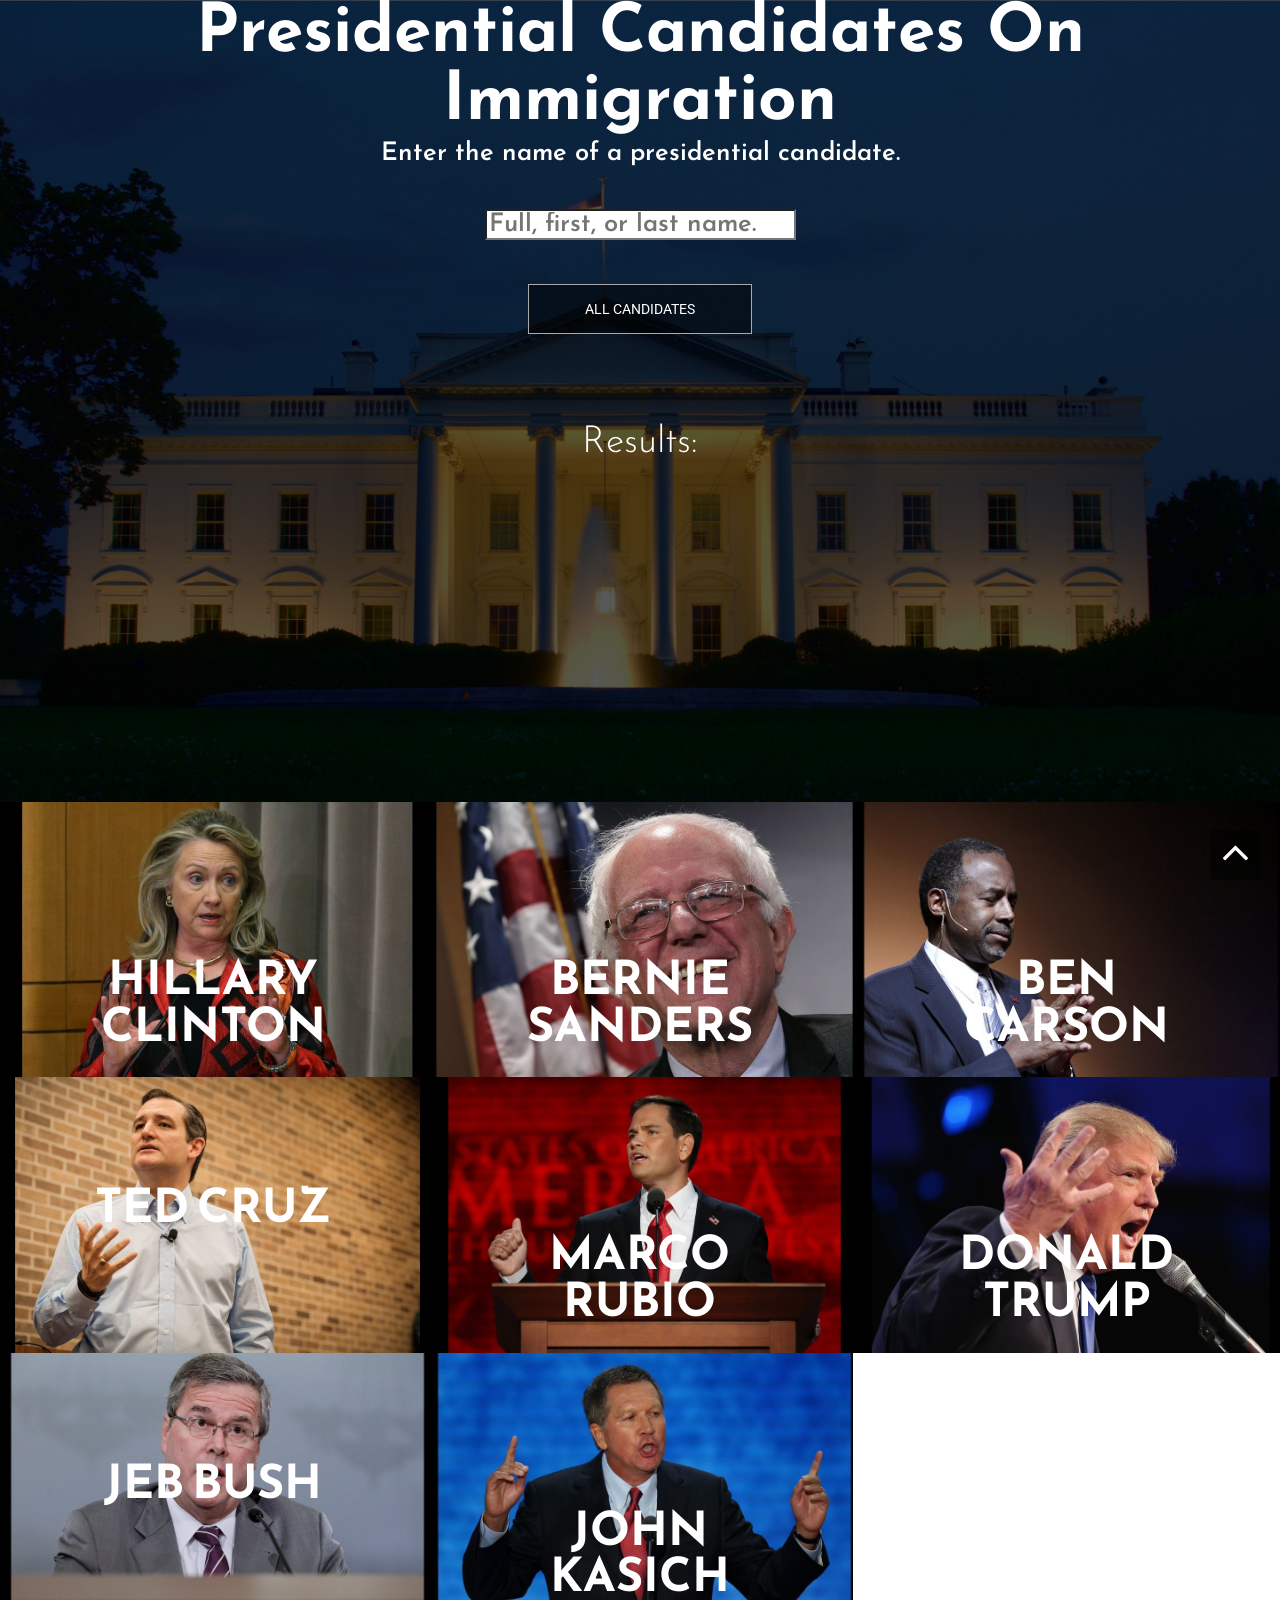
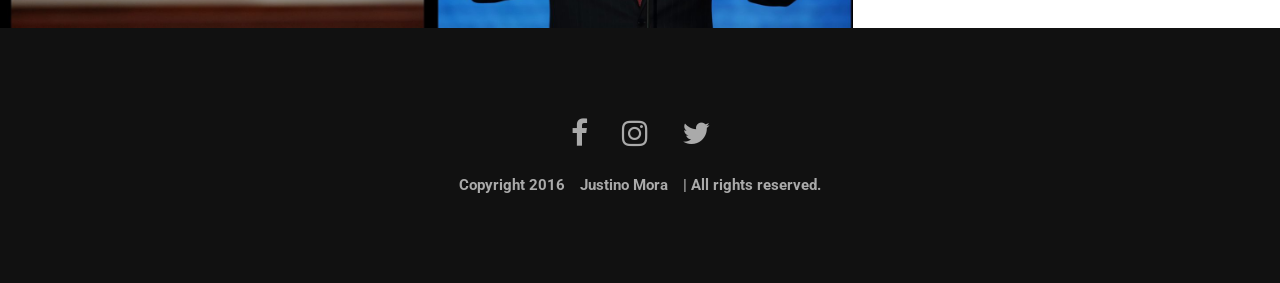
==== commit 7a3cf536: "add unnecessary files, improve UI." ====
--- a/index.html
+++ b/index.html
@@ -50,11 +50,20 @@
 
               <div id="searchArea"> 
 			    <h1 class="animated bounceInUp"><label for="search">Presidential Candidates on Immigration</label></h1>
-			    <p class="animated bounceInLeft">Enter the name of a presidential candidate or an immigration term.</p>
-			    <div class="animated bounceInUp"> <p><input type="search" name="search" id="search" placeholder="name or info"/></p></div>
+			    <p class="animated bounceInLeft">Enter the name of a presidential candidate.</p>
+			    <div class="animated bounceInUp"> <p><input type="search" name="search" id="search" placeholder="Full, first, or last name. "/></p></div>
 
 
 
+				<div class="animated bounceInDown"><a href="#works" class="btn btn-default explore">All Candidates</a></div>
+			</div>
+              </div>
+            </div>
+          </div>
+</div>
+
+<!-- #Slider Ends -->
+</div>
 
 <!-- WORK ON THIS to display search results --> 			    	
 
@@ -71,7 +80,7 @@
 		    <div id="carousel-testimonials" class="carousel slide testimonails  wowload fadeInRight" data-ride="carousel">
 		    
 
-		    <div class="carousel-inner">  
+		    
 
 
 			     <div id="update"> <!-- DIV UPDATE --> 
@@ -81,13 +90,10 @@
 
 				</div> <!-- DIV UPDATE --> 
 
-		  	</div>
 
 		   <!-- Indicators -->
-		   	<ol class="carousel-indicators">
-		    <li data-target="#carousel-testimonials" data-slide-to="0" class="active"></li>
-		    <li data-target="#carousel-testimonials" data-slide-to="1"></li>
-		    <li data-target="#carousel-testimonials" data-slide-to="2"></li>
+		   	<ol class="carousel-indicators" id="indicator">
+		    
 		  	</ol>
 		  	<!-- Indicators -->
 		  </div>
@@ -109,27 +115,14 @@
 
 
 
-
-
-
-				<div class="animated bounceInDown"><a href="#works" class="btn btn-default explore">All Candidates</a></div>
-			</div>
-              </div>
-            </div>
-          </div>
-</div>
-
-
-<!-- #Slider Ends -->
-</div>
-
-
 <!-- works -->
 <div id="works"  class=" clearfix grid"> 
 	
      
 </div>
 <!-- works ends -->
+
+
 
 <!-- Team Members area start--> 
 
@@ -138,7 +131,7 @@
 <!-- Footer Starts -->
 <div class="footer text-center spacer">
 <p class="wowload flipInX"><a target="_blank" href="https://www.facebook.com/justino.mora1"><i class="fa fa-facebook fa-2x"></i></a> <a target="_blank" href="http://www.instagram.com/jmora1/"><i class="fa fa-instagram fa-2x"></i></a> <a target="_blank" href="http://www.twitter.com/JustinoMora1"><i class="fa fa-twitter fa-2x"></i></a> </p>
-<strong>Copyright 2016 <a target="_blank" href="http://www.twitter.com/JustinoMora1">Justino Mora</a>. All rights reserved.</strong>
+<strong>Copyright 2016<a target="_blank" href="http://www.twitter.com/JustinoMora1">Justino Mora</a>|   All rights reserved.</strong>
 </div>
 <!-- # Footer Ends -->
 <a href="#home" class="gototop "><i class="fa fa-angle-up  fa-3x"></i></a>
--- a/mystyle.css
+++ b/mystyle.css
@@ -1,3 +1,3 @@
-#searchArea {
-	
-}
+#search {
+	color: black;
+}
